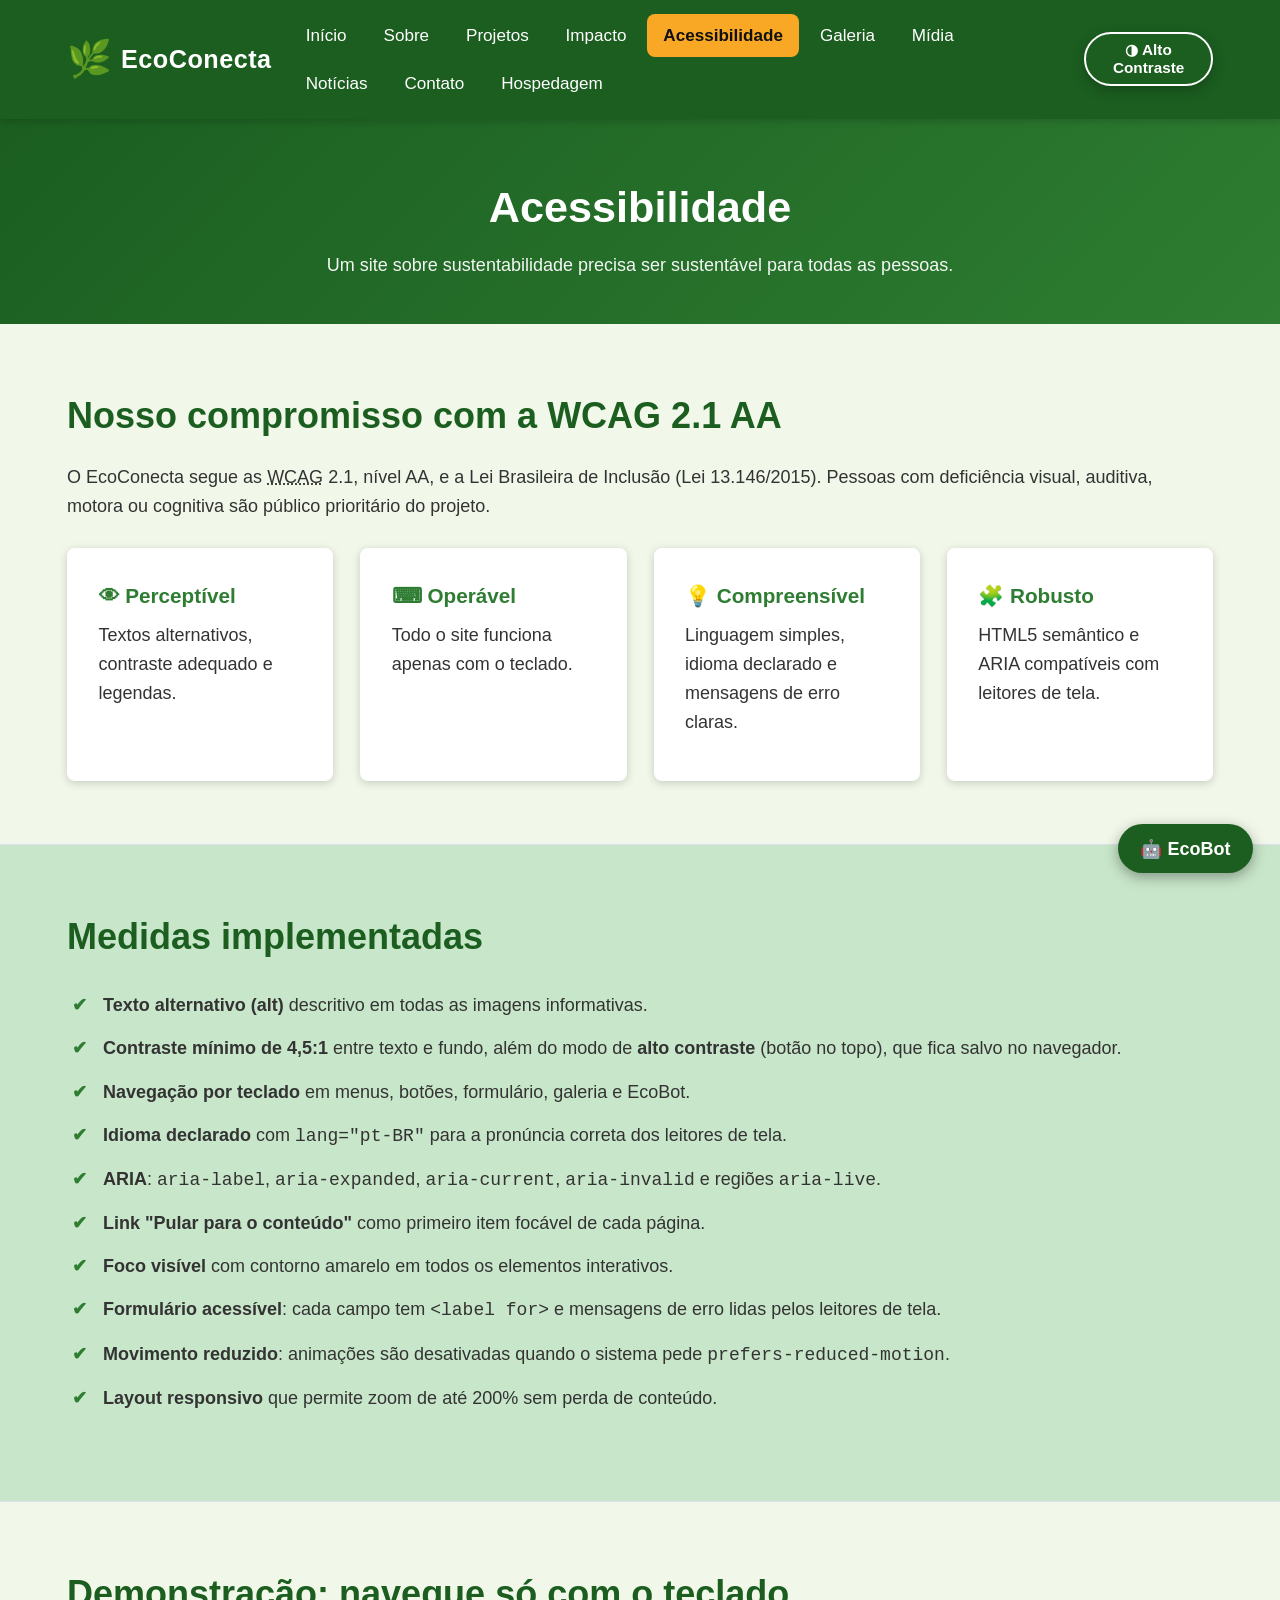
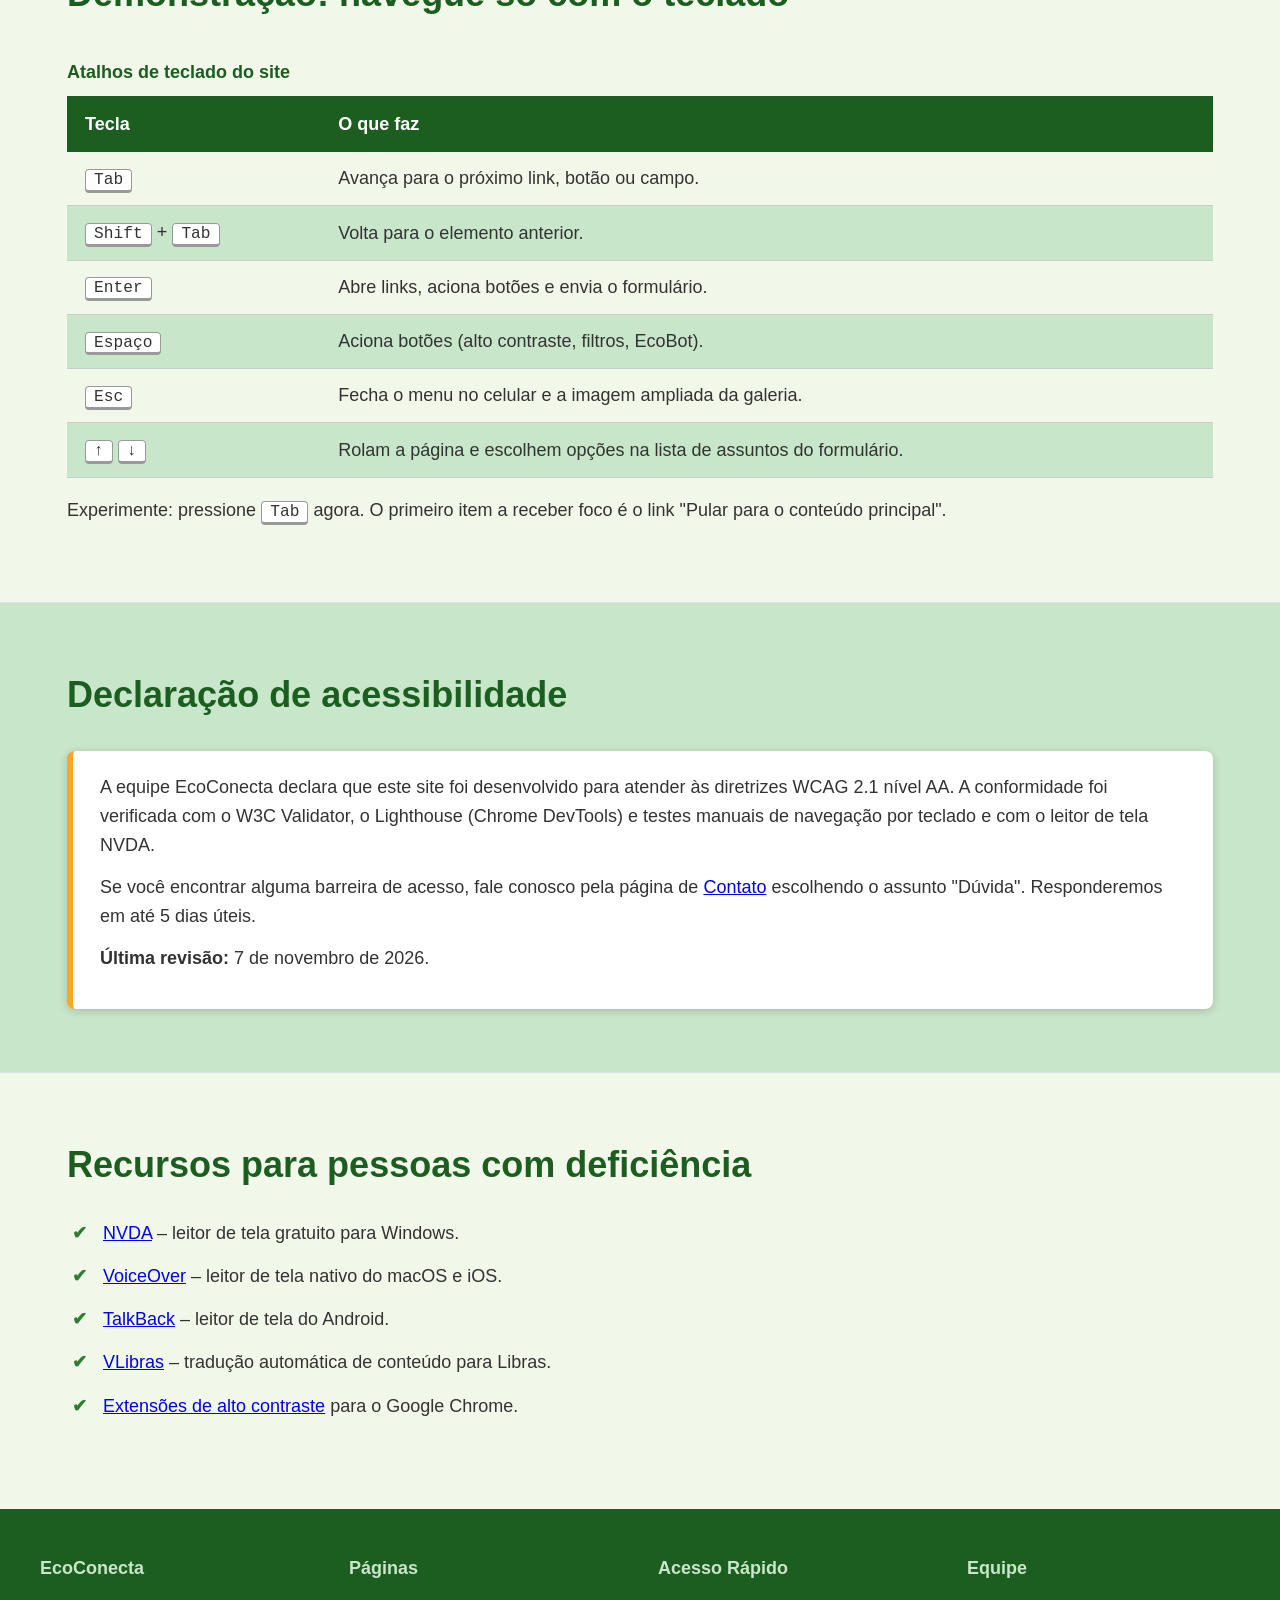
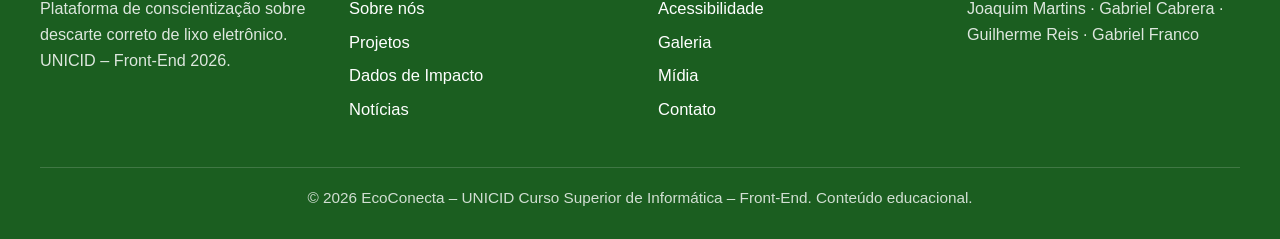
==== acessibilidade.html @ da59697d "feat: adiciona site completo EcoConecta - 10 páginas HTML5+CSS3+JS" ====
<!DOCTYPE html>
<html lang="pt-BR">
<head>
  <meta charset="UTF-8">
  <meta name="viewport" content="width=device-width, initial-scale=1.0">
  <meta name="description" content="Medidas de acessibilidade e inclusão para pessoas com deficiência no site EcoConecta.">
  <meta name="keywords" content="lixo eletrônico, e-waste, reciclagem, sustentabilidade, ecologia">
  <meta name="author" content="Equipe EcoConecta – UNICID Front-End">
  <title>EcoConecta | Acessibilidade</title>
  <link rel="stylesheet" href="css/style.css">
  <link rel="stylesheet" href="css/ecobot.css">
</head>
<body>
  <a class="skip-link" href="#conteudo-principal">Pular para o conteúdo principal</a>

  <!-- HEADER -->
  <header>
    <div class="header-inner">
      <a class="logo" href="index.html" aria-label="EcoConecta – Página Inicial">
        <span class="logo-icon" aria-hidden="true">🌿</span>
        <span class="logo-text">EcoConecta</span>
      </a>
      <button id="menu-toggle" aria-controls="nav-principal" aria-expanded="false" aria-label="Abrir menu">☰</button>
      <nav id="nav-principal" aria-label="Navegação principal">
        <ul>
          <li><a href="index.html">Início</a></li>
          <li><a href="sobre.html">Sobre</a></li>
          <li><a href="projetos.html">Projetos</a></li>
          <li><a href="impacto.html">Impacto</a></li>
          <li><a href="acessibilidade.html" aria-current="page">Acessibilidade</a></li>
          <li><a href="galeria.html">Galeria</a></li>
          <li><a href="midia.html">Mídia</a></li>
          <li><a href="noticias.html">Notícias</a></li>
          <li><a href="contato.html">Contato</a></li>
          <li><a href="orcamento_hospedagem.html">Hospedagem</a></li>
        </ul>
      </nav>
      <button id="btn-contraste" class="btn btn-secundario" aria-pressed="false" style="margin-left:.5rem;font-size:.85rem;padding:.4rem .9rem;">◑ Alto Contraste</button>
    </div>
  </header>

    <!-- CABEÇALHO DA PÁGINA -->
  <div class="page-header">
    <h1>Acessibilidade</h1>
    <p>Um site sobre sustentabilidade precisa ser sustentável para todas as pessoas.</p>
  </div>

  <!-- CONTEÚDO PRINCIPAL -->
  <main id="conteudo-principal">
    <section aria-labelledby="sec-compromisso">
      <div class="container">
        <h2 id="sec-compromisso">Nosso compromisso com a WCAG 2.1 AA</h2>
        <p>O EcoConecta segue as <abbr title="Web Content Accessibility Guidelines">WCAG</abbr> 2.1, nível AA, e a Lei Brasileira de Inclusão (Lei 13.146/2015). Pessoas com deficiência visual, auditiva, motora ou cognitiva são público prioritário do projeto.</p>
        <div class="grid-cards">
          <div class="card"><h3>👁 Perceptível</h3><p>Textos alternativos, contraste adequado e legendas.</p></div>
          <div class="card"><h3>⌨ Operável</h3><p>Todo o site funciona apenas com o teclado.</p></div>
          <div class="card"><h3>💡 Compreensível</h3><p>Linguagem simples, idioma declarado e mensagens de erro claras.</p></div>
          <div class="card"><h3>🧩 Robusto</h3><p>HTML5 semântico e ARIA compatíveis com leitores de tela.</p></div>
        </div>
      </div>
    </section>

    <section aria-labelledby="sec-medidas" class="fundo-suave">
      <div class="container">
        <h2 id="sec-medidas">Medidas implementadas</h2>
        <ul class="lista-check">
          <li><strong>Texto alternativo (alt)</strong> descritivo em todas as imagens informativas.</li>
          <li><strong>Contraste mínimo de 4,5:1</strong> entre texto e fundo, além do modo de <strong>alto contraste</strong> (botão no topo), que fica salvo no navegador.</li>
          <li><strong>Navegação por teclado</strong> em menus, botões, formulário, galeria e EcoBot.</li>
          <li><strong>Idioma declarado</strong> com <code>lang="pt-BR"</code> para a pronúncia correta dos leitores de tela.</li>
          <li><strong>ARIA</strong>: <code>aria-label</code>, <code>aria-expanded</code>, <code>aria-current</code>, <code>aria-invalid</code> e regiões <code>aria-live</code>.</li>
          <li><strong>Link "Pular para o conteúdo"</strong> como primeiro item focável de cada página.</li>
          <li><strong>Foco visível</strong> com contorno amarelo em todos os elementos interativos.</li>
          <li><strong>Formulário acessível</strong>: cada campo tem <code>&lt;label for&gt;</code> e mensagens de erro lidas pelos leitores de tela.</li>
          <li><strong>Movimento reduzido</strong>: animações são desativadas quando o sistema pede <code>prefers-reduced-motion</code>.</li>
          <li><strong>Layout responsivo</strong> que permite zoom de até 200% sem perda de conteúdo.</li>
        </ul>
      </div>
    </section>

    <section aria-labelledby="sec-teclado">
      <div class="container">
        <h2 id="sec-teclado">Demonstração: navegue só com o teclado</h2>
        <div class="tabela-wrapper">
          <table>
            <caption>Atalhos de teclado do site</caption>
            <thead><tr><th scope="col">Tecla</th><th scope="col">O que faz</th></tr></thead>
            <tbody>
              <tr><td><kbd>Tab</kbd></td><td>Avança para o próximo link, botão ou campo.</td></tr>
              <tr><td><kbd>Shift</kbd> + <kbd>Tab</kbd></td><td>Volta para o elemento anterior.</td></tr>
              <tr><td><kbd>Enter</kbd></td><td>Abre links, aciona botões e envia o formulário.</td></tr>
              <tr><td><kbd>Espaço</kbd></td><td>Aciona botões (alto contraste, filtros, EcoBot).</td></tr>
              <tr><td><kbd>Esc</kbd></td><td>Fecha o menu no celular e a imagem ampliada da galeria.</td></tr>
              <tr><td><kbd>↑</kbd> <kbd>↓</kbd></td><td>Rolam a página e escolhem opções na lista de assuntos do formulário.</td></tr>
            </tbody>
          </table>
        </div>
        <p style="margin-top:1rem;">Experimente: pressione <kbd>Tab</kbd> agora. O primeiro item a receber foco é o link "Pular para o conteúdo principal".</p>
      </div>
    </section>

    <section aria-labelledby="sec-declaracao" class="fundo-suave">
      <div class="container">
        <h2 id="sec-declaracao">Declaração de acessibilidade</h2>
        <div class="destaque">
          <p>A equipe EcoConecta declara que este site foi desenvolvido para atender às diretrizes WCAG 2.1 nível AA. A conformidade foi verificada com o W3C Validator, o Lighthouse (Chrome DevTools) e testes manuais de navegação por teclado e com o leitor de tela NVDA.</p>
          <p>Se você encontrar alguma barreira de acesso, fale conosco pela página de <a href="contato.html">Contato</a> escolhendo o assunto "Dúvida". Responderemos em até 5 dias úteis.</p>
          <p><strong>Última revisão:</strong> <time datetime="2026-11-07">7 de novembro de 2026</time>.</p>
        </div>
      </div>
    </section>

    <section aria-labelledby="sec-recursos">
      <div class="container">
        <h2 id="sec-recursos">Recursos para pessoas com deficiência</h2>
        <ul class="lista-check">
          <li><a href="https://www.nvaccess.org/download/">NVDA</a> – leitor de tela gratuito para Windows.</li>
          <li><a href="https://support.apple.com/pt-br/guide/voiceover/welcome/mac">VoiceOver</a> – leitor de tela nativo do macOS e iOS.</li>
          <li><a href="https://support.google.com/accessibility/android/answer/6283677?hl=pt-BR">TalkBack</a> – leitor de tela do Android.</li>
          <li><a href="https://www.gov.br/governodigital/pt-br/vlibras">VLibras</a> – tradução automática de conteúdo para Libras.</li>
          <li><a href="https://chromewebstore.google.com/search/high%20contrast">Extensões de alto contraste</a> para o Google Chrome.</li>
        </ul>
      </div>
    </section>
  </main>

  <!-- ECOBOT -->
  <div class="ecobot-container" aria-live="polite">
    <button id="ecobot-toggle" class="ecobot-btn" aria-expanded="false" aria-controls="ecobot-painel" title="Abrir assistente EcoBot">
      🤖 EcoBot
    </button>
    <div id="ecobot-painel" class="ecobot-painel" hidden role="dialog" aria-label="Assistente EcoBot">
      <h2 class="ecobot-titulo">🌿 EcoBot – Tire suas dúvidas!</h2>
      <div id="ecobot-chat" class="ecobot-chat" aria-live="polite" aria-atomic="false"></div>
      <div class="ecobot-input-area">
        <label for="ecobot-input" class="visually-hidden">Sua pergunta</label>
        <input id="ecobot-input" type="text" placeholder="Ex: Onde descartar pilhas?" autocomplete="off">
        <button id="ecobot-enviar" class="btn">Enviar</button>
      </div>
    </div>
  </div>

  <!-- FOOTER -->
  <footer>
    <div class="footer-grid">
      <div>
        <h3>EcoConecta</h3>
        <p style="font-size:.9rem;opacity:.85;">Plataforma de conscientização sobre descarte correto de lixo eletrônico. UNICID – Front-End 2026.</p>
      </div>
      <div>
        <h3>Páginas</h3>
        <a href="sobre.html">Sobre nós</a>
        <a href="projetos.html">Projetos</a>
        <a href="impacto.html">Dados de Impacto</a>
        <a href="noticias.html">Notícias</a>
      </div>
      <div>
        <h3>Acesso Rápido</h3>
        <a href="acessibilidade.html">Acessibilidade</a>
        <a href="galeria.html">Galeria</a>
        <a href="midia.html">Mídia</a>
        <a href="contato.html">Contato</a>
      </div>
      <div>
        <h3>Equipe</h3>
        <p style="font-size:.9rem;opacity:.85;">Joaquim Martins · Gabriel Cabrera · Guilherme Reis · Gabriel Franco</p>
      </div>
    </div>
    <div class="footer-bottom">
      <p>© 2026 EcoConecta – UNICID Curso Superior de Informática – Front-End. Conteúdo educacional.</p>
    </div>
  </footer>

  <script src="js/main.js"></script>
</body>
</html>
---- css/style.css ----
/* ========================================
   EcoConecta – Folha de Estilo Principal
   HTML5 + CSS3 puro (sem bibliotecas)
   ======================================== */

/* ---------- Reset & Base ---------- */
*, *::before, *::after {
  box-sizing: border-box;
  margin: 0;
  padding: 0;
}

:root {
  --verde-escuro:  #1b5e20;
  --verde-medio:   #2e7d32;
  --verde-claro:   #4caf50;
  --verde-suave:   #c8e6c9;
  --amarelo:       #f9a825;
  --branco:        #ffffff;
  --cinza-claro:   #f1f8e9;
  --cinza-texto:   #333333;
  --cinza-medio:   #666666;
  --preto:         #111111;
  --sombra:        0 2px 8px rgba(0,0,0,.18);
  --raio:          8px;
  --fonte-titulo:  'Segoe UI', Arial, sans-serif;
  --fonte-corpo:   'Segoe UI', Arial, sans-serif;
  --transicao:     .25s ease;
}

html {
  scroll-behavior: smooth;
  font-size: 18px; /* base acessível */
}

body {
  font-family: var(--fonte-corpo);
  color: var(--cinza-texto);
  background: var(--cinza-claro);
  min-height: 100vh;
  display: flex;
  flex-direction: column;
  line-height: 1.6;
}

/* ---------- Skip Link (acessibilidade) ---------- */
.skip-link {
  position: absolute;
  top: -60px;
  left: 1rem;
  background: var(--verde-escuro);
  color: var(--branco);
  padding: .5rem 1rem;
  border-radius: 0 0 var(--raio) var(--raio);
  font-weight: bold;
  z-index: 9999;
  transition: top var(--transicao);
}
.skip-link:focus {
  top: 0;
}

/* ---------- Header & Nav ---------- */
header {
  background: var(--verde-escuro);
  color: var(--branco);
  position: sticky;
  top: 0;
  z-index: 100;
  box-shadow: var(--sombra);
}

.header-inner {
  max-width: 1200px;
  margin: 0 auto;
  padding: .75rem 1.5rem;
  display: flex;
  align-items: center;
  justify-content: space-between;
  gap: 1rem;
}

.logo {
  display: flex;
  align-items: center;
  gap: .5rem;
  text-decoration: none;
  color: var(--branco);
}

.logo-icon {
  font-size: 2rem;
  line-height: 1;
}

.logo-text {
  font-size: 1.4rem;
  font-weight: 700;
  letter-spacing: .5px;
}

/* Menu hamburger (mobile) */
#menu-toggle {
  display: none;
  background: none;
  border: 2px solid var(--branco);
  color: var(--branco);
  font-size: 1.5rem;
  padding: .3rem .7rem;
  border-radius: var(--raio);
  cursor: pointer;
  transition: background var(--transicao);
}
#menu-toggle:focus {
  outline: 3px solid var(--amarelo);
  outline-offset: 2px;
}
#menu-toggle:hover,
#menu-toggle[aria-expanded="true"] {
  background: var(--verde-medio);
}

nav ul {
  list-style: none;
  display: flex;
  gap: .25rem;
  flex-wrap: wrap;
}

nav a {
  display: block;
  color: var(--branco);
  text-decoration: none;
  padding: .45rem .9rem;
  border-radius: var(--raio);
  font-size: .95rem;
  font-weight: 500;
  transition: background var(--transicao), color var(--transicao);
}
nav a:hover,
nav a:focus {
  background: var(--verde-claro);
  color: var(--preto);
  outline: none;
}
nav a[aria-current="page"] {
  background: var(--amarelo);
  color: var(--preto);
  font-weight: 700;
}

/* ---------- Hero ---------- */
.hero {
  background: linear-gradient(135deg, var(--verde-escuro) 0%, var(--verde-claro) 100%);
  color: var(--branco);
  text-align: center;
  padding: 5rem 1.5rem 4rem;
}
.hero h1 {
  font-size: clamp(1.8rem, 5vw, 3rem);
  margin-bottom: 1rem;
  line-height: 1.2;
}
.hero p {
  font-size: 1.15rem;
  max-width: 650px;
  margin: 0 auto 2rem;
  opacity: .93;
}
.btn {
  display: inline-block;
  background: var(--amarelo);
  color: var(--preto);
  padding: .75rem 2rem;
  border-radius: 50px;
  font-weight: 700;
  text-decoration: none;
  font-size: 1rem;
  border: none;
  cursor: pointer;
  transition: transform var(--transicao), box-shadow var(--transicao), background var(--transicao);
  box-shadow: 0 4px 14px rgba(0,0,0,.25);
}
.btn:hover,
.btn:focus {
  background: #f57f17;
  transform: translateY(-2px);
  box-shadow: 0 6px 20px rgba(0,0,0,.3);
  outline: 3px solid var(--branco);
  outline-offset: 2px;
}
.btn-secundario {
  background: transparent;
  border: 2px solid var(--branco);
  color: var(--branco);
  margin-left: .75rem;
}
.btn-secundario:hover,
.btn-secundario:focus {
  background: var(--branco);
  color: var(--verde-escuro);
}

/* ---------- Container e Layout ---------- */
main {
  flex: 1;
}

.container {
  max-width: 1200px;
  margin: 0 auto;
  padding: 0 1.5rem;
}

section {
  padding: 3.5rem 0;
}

section + section {
  border-top: 1px solid #dde;
}

h2 {
  font-size: clamp(1.4rem, 3vw, 2rem);
  color: var(--verde-escuro);
  margin-bottom: 1rem;
}

h3 {
  font-size: 1.15rem;
  color: var(--verde-medio);
  margin-bottom: .5rem;
}

p { margin-bottom: .75rem; }

/* ---------- Grid de Cards ---------- */
.grid-cards {
  display: grid;
  grid-template-columns: repeat(auto-fit, minmax(260px, 1fr));
  gap: 1.5rem;
  margin-top: 1.5rem;
}

.card {
  background: var(--branco);
  border-radius: var(--raio);
  box-shadow: var(--sombra);
  padding: 1.75rem;
  transition: transform var(--transicao), box-shadow var(--transicao);
}
.card:hover {
  transform: translateY(-4px);
  box-shadow: 0 6px 20px rgba(0,0,0,.2);
}
.card-icon {
  font-size: 2.5rem;
  margin-bottom: .75rem;
  display: block;
}

/* ---------- Tabelas ---------- */
.tabela-wrapper {
  overflow-x: auto;
  margin-top: 1.5rem;
}
table {
  width: 100%;
  border-collapse: collapse;
  min-width: 400px;
}
thead th {
  background: var(--verde-escuro);
  color: var(--branco);
  padding: .75rem 1rem;
  text-align: left;
}
tbody tr:nth-child(even) {
  background: var(--verde-suave);
}
tbody td {
  padding: .65rem 1rem;
  border-bottom: 1px solid #ccc;
}

/* ---------- Formulário ---------- */
.form-group {
  margin-bottom: 1.25rem;
}
label {
  display: block;
  font-weight: 600;
  margin-bottom: .35rem;
  color: var(--verde-escuro);
}
input, select, textarea {
  width: 100%;
  padding: .65rem .9rem;
  border: 2px solid #bbb;
  border-radius: var(--raio);
  font-size: 1rem;
  font-family: inherit;
  transition: border-color var(--transicao), box-shadow var(--transicao);
  background: var(--branco);
}
input:focus, select:focus, textarea:focus {
  border-color: var(--verde-medio);
  box-shadow: 0 0 0 3px rgba(46,125,50,.25);
  outline: none;
}
input.erro, select.erro, textarea.erro {
  border-color: #c62828;
  box-shadow: 0 0 0 3px rgba(198,40,40,.2);
}
input.ok, select.ok, textarea.ok {
  border-color: var(--verde-claro);
}
.msg-erro {
  color: #c62828;
  font-size: .88rem;
  margin-top: .25rem;
  display: none;
}
.msg-erro.visivel {
  display: block;
}
.form-sucesso {
  background: var(--verde-suave);
  border: 2px solid var(--verde-claro);
  border-radius: var(--raio);
  padding: 1.25rem;
  text-align: center;
  display: none;
  font-weight: 600;
  color: var(--verde-escuro);
}

/* ---------- Galeria ---------- */
.galeria-grid {
  display: grid;
  grid-template-columns: repeat(auto-fit, minmax(220px, 1fr));
  gap: 1rem;
  margin-top: 1.5rem;
}
.galeria-item {
  border-radius: var(--raio);
  overflow: hidden;
  box-shadow: var(--sombra);
}
.galeria-item figure {
  margin: 0;
}
.galeria-item img {
  width: 100%;
  height: 200px;
  object-fit: cover;
  display: block;
  transition: transform .4s ease;
}
.galeria-item:hover img {
  transform: scale(1.06);
}
.galeria-item figcaption {
  padding: .6rem .9rem;
  font-size: .88rem;
  background: var(--branco);
  color: var(--cinza-medio);
}

/* ---------- Notícias ---------- */
.filtro-noticias {
  display: flex;
  gap: .5rem;
  flex-wrap: wrap;
  margin-bottom: 1.5rem;
}
.filtro-noticias button {
  background: var(--branco);
  border: 2px solid var(--verde-medio);
  color: var(--verde-medio);
  padding: .4rem 1.1rem;
  border-radius: 50px;
  cursor: pointer;
  font-weight: 600;
  font-size: .9rem;
  transition: background var(--transicao), color var(--transicao);
}
.filtro-noticias button:hover,
.filtro-noticias button.ativo,
.filtro-noticias button:focus {
  background: var(--verde-medio);
  color: var(--branco);
  outline: 3px solid var(--amarelo);
  outline-offset: 2px;
}
article.noticia {
  background: var(--branco);
  border-radius: var(--raio);
  padding: 1.5rem;
  margin-bottom: 1.25rem;
  box-shadow: var(--sombra);
  border-left: 5px solid var(--verde-claro);
}
article.noticia[data-categoria] {
  transition: opacity .3s ease;
}
article.noticia.oculta {
  display: none;
}
article.noticia time {
  font-size: .85rem;
  color: var(--cinza-medio);
  display: block;
  margin-bottom: .5rem;
}
.badge {
  display: inline-block;
  font-size: .78rem;
  font-weight: 700;
  padding: .2rem .7rem;
  border-radius: 50px;
  background: var(--verde-suave);
  color: var(--verde-escuro);
  margin-bottom: .5rem;
}

/* ---------- Mídia ---------- */
.midia-wrapper {
  margin: 1.5rem 0;
}
.midia-wrapper h3 {
  margin-bottom: .75rem;
}
video, audio {
  width: 100%;
  border-radius: var(--raio);
  margin-top: .5rem;
  background: #000;
}
audio {
  background: var(--cinza-claro);
  height: 44px;
}
.iframe-wrapper {
  position: relative;
  padding-bottom: 56.25%;
  height: 0;
  overflow: hidden;
  border-radius: var(--raio);
  box-shadow: var(--sombra);
}
.iframe-wrapper iframe {
  position: absolute;
  inset: 0;
  width: 100%;
  height: 100%;
  border: none;
}

/* ---------- Alto Contraste ---------- */
body.alto-contraste {
  --verde-escuro:  #000000;
  --verde-medio:   #000000;
  --verde-claro:   #ffff00;
  --verde-suave:   #111111;
  --amarelo:       #ffff00;
  --branco:        #000000;
  --cinza-claro:   #000000;
  --cinza-texto:   #ffffff;
  --cinza-medio:   #cccccc;
  --preto:         #ffffff;
  background: #000;
  color: #fff;
}
body.alto-contraste header { background: #000; border-bottom: 2px solid #ffff00; }
body.alto-contraste nav a:hover,
body.alto-contraste nav a:focus { background: #ffff00; color: #000; }
body.alto-contraste .card { background: #111; border: 1px solid #ffff00; }
body.alto-contraste a { color: #ffff00; }

/* ---------- Footer ---------- */
footer {
  background: var(--verde-escuro);
  color: var(--branco);
  padding: 2.5rem 1.5rem 1.5rem;
  margin-top: auto;
}
.footer-grid {
  max-width: 1200px;
  margin: 0 auto;
  display: grid;
  grid-template-columns: repeat(auto-fit, minmax(200px, 1fr));
  gap: 2rem;
}
.footer-grid h3 { color: var(--verde-suave); font-size: 1rem; margin-bottom: .75rem; }
.footer-grid a { color: var(--branco); text-decoration: none; display: block; margin-bottom: .4rem; font-size: .92rem; }
.footer-grid a:hover, .footer-grid a:focus { text-decoration: underline; outline: 2px solid var(--amarelo); }
.footer-bottom {
  max-width: 1200px;
  margin: 2rem auto 0;
  border-top: 1px solid rgba(255,255,255,.2);
  padding-top: 1rem;
  text-align: center;
  font-size: .85rem;
  opacity: .8;
}

/* ---------- Acessibilidade helper ---------- */
.visually-hidden {
  position: absolute;
  width: 1px;
  height: 1px;
  overflow: hidden;
  clip: rect(0,0,0,0);
  white-space: nowrap;
}

/* ---------- Responsivo ---------- */
@media (max-width: 768px) {
  #menu-toggle { display: block; }

  nav#nav-principal {
    display: none;
    width: 100%;
    padding-bottom: .75rem;
  }
  nav#nav-principal.aberto { display: block; }
  nav#nav-principal ul {
    flex-direction: column;
    gap: .2rem;
  }
  nav#nav-principal a {
    padding: .6rem 1rem;
    font-size: 1rem;
  }

  .header-inner { flex-wrap: wrap; }

  .hero { padding: 3rem 1rem 2.5rem; }

  section { padding: 2.5rem 0; }
}

@media (max-width: 480px) {
  html { font-size: 16px; }
  .btn { display: block; margin: .5rem 0; }
  .btn-secundario { margin-left: 0; }
}

/* ========================================
   Componentes das páginas internas
   ======================================== */

/* Cabeçalho de página interna */
.page-header {
  background: linear-gradient(135deg, var(--verde-escuro) 0%, var(--verde-medio) 100%);
  color: var(--branco);
  text-align: center;
  padding: 3rem 1.5rem 2.5rem;
}
.page-header h1 { font-size: clamp(1.6rem, 4vw, 2.4rem); margin-bottom: .5rem; }
.page-header p { max-width: 700px; margin: 0 auto; opacity: .95; }

.fundo-suave { background: var(--verde-suave); }
.texto-fonte { font-size: .85rem; color: var(--cinza-medio); margin-top: .75rem; }
caption { text-align: left; font-weight: 700; color: var(--verde-escuro); padding: .5rem 0; }
.lista-check { list-style: none; margin: 1rem 0; }
.lista-check li { padding: .4rem 0 .4rem 2rem; position: relative; }
.lista-check li::before { content: "✔"; position: absolute; left: .3rem; color: var(--verde-medio); font-weight: 700; }
kbd {
  background: var(--branco); border: 1px solid #999; border-bottom-width: 3px;
  border-radius: 4px; padding: .05rem .45rem; font-family: monospace; font-size: .9rem;
}
.duas-colunas { display: grid; grid-template-columns: repeat(auto-fit, minmax(300px, 1fr)); gap: 2rem; align-items: start; }
.img-responsiva { width: 100%; height: auto; border-radius: var(--raio); box-shadow: var(--sombra); display: block; }

/* Status dos projetos */
.status { display: inline-block; font-size: .8rem; font-weight: 700; padding: .2rem .75rem; border-radius: 50px; margin-bottom: .75rem; }
.status-andamento { background: #fff3cd; color: #6d4c00; }
.status-concluido { background: var(--verde-suave); color: var(--verde-escuro); }
.status-planejado { background: #e3f2fd; color: #0d47a1; }
.card .btn { margin-top: .75rem; }

/* Contadores (impacto) */
.contadores { display: grid; grid-template-columns: repeat(auto-fit, minmax(220px, 1fr)); gap: 1.5rem; margin-top: 1.5rem; }
.contador-item { background: var(--branco); border-radius: var(--raio); box-shadow: var(--sombra); padding: 1.5rem; text-align: center; border-top: 5px solid var(--verde-claro); }
.contador-numero { display: block; font-size: 2.6rem; font-weight: 800; color: var(--verde-escuro); line-height: 1.1; }
.contador-legenda { display: block; margin-top: .5rem; font-size: .95rem; }

/* Gráfico de barras em CSS puro */
.grafico-barras { list-style: none; margin-top: 1.5rem; }
.grafico-barras li { display: grid; grid-template-columns: 120px 1fr; align-items: center; gap: .75rem; margin-bottom: .6rem; }
.barra-rotulo { font-weight: 600; font-size: .95rem; }
.barra-trilho { background: #e0e0e0; border-radius: 50px; overflow: hidden; }
.barra { display: block; height: 1.9rem; width: var(--valor); background: linear-gradient(90deg, var(--verde-medio), var(--verde-claro)); color: #fff; font-weight: 700; font-size: .85rem; line-height: 1.9rem; padding-left: .75rem; white-space: nowrap; border-radius: 50px; transition: width 1s ease; }
.barra-destaque { background: linear-gradient(90deg, #e65100, var(--amarelo)); color: #111; }

/* Galeria: botão que envolve a miniatura */
.galeria-abrir { display: block; width: 100%; padding: 0; border: 0; background: none; cursor: zoom-in; overflow: hidden; }
.galeria-abrir:focus { outline: 4px solid var(--amarelo); outline-offset: -4px; }
.galeria-item figcaption small { display: block; margin-top: .25rem; font-style: italic; }

/* Lightbox */
.lightbox { position: fixed; inset: 0; background: rgba(0,0,0,.88); z-index: 2000; display: flex; flex-direction: column; align-items: center; justify-content: center; padding: 1.5rem; }
.lightbox[hidden] { display: none; }
.lightbox-conteudo { max-width: 960px; width: 100%; margin: 0; text-align: center; }
.lightbox-img { max-width: 100%; max-height: 75vh; border-radius: var(--raio); box-shadow: 0 10px 40px rgba(0,0,0,.6); }
.lightbox-legenda { color: #fff; margin-top: .75rem; font-size: 1rem; }
.lightbox-fechar { margin-top: 1rem; background: var(--amarelo); color: #111; border: 0; padding: .6rem 1.5rem; border-radius: 50px; font-weight: 700; font-size: 1rem; cursor: pointer; }
.lightbox-fechar:focus, .lightbox-fechar:hover { outline: 3px solid #fff; outline-offset: 2px; }

/* Contato */
.info-contato { list-style: none; }
.info-contato li { margin-bottom: .75rem; }
.form-contato { background: var(--branco); padding: 2rem; border-radius: var(--raio); box-shadow: var(--sombra); }
.form-linha { display: grid; grid-template-columns: repeat(auto-fit, minmax(220px, 1fr)); gap: 0 1.25rem; }
.obrigatorio { color: #c62828; }
.dica { font-size: .85rem; color: var(--cinza-medio); }
.mapa-wrapper iframe { width: 100%; height: 320px; border: 0; border-radius: var(--raio); box-shadow: var(--sombra); }

/* Parceiros */
.parceiros { display: grid; grid-template-columns: repeat(auto-fit, minmax(180px, 1fr)); gap: 1rem; margin-top: 1.5rem; }
.parceiros figure { margin: 0; background: var(--branco); border-radius: var(--raio); box-shadow: var(--sombra); padding: 1rem; text-align: center; }
.parceiros img { width: 100%; height: auto; display: block; border-radius: 4px; }
.parceiros figcaption { font-size: .85rem; margin-top: .5rem; }

/* Destaque / recomendação */
.destaque { background: var(--branco); border-left: 6px solid var(--amarelo); padding: 1.25rem 1.5rem; border-radius: var(--raio); box-shadow: var(--sombra); margin-top: 1.5rem; }

/* Foco visível global */
a:focus-visible, button:focus-visible, summary:focus-visible { outline: 3px solid var(--amarelo); outline-offset: 2px; }

/* Ajustes de alto contraste para os novos componentes */
body.alto-contraste .contador-item,
body.alto-contraste .form-contato,
body.alto-contraste .destaque,
body.alto-contraste .parceiros figure,
body.alto-contraste article.noticia { background: #111; border: 1px solid #ffff00; color: #fff; }
body.alto-contraste .barra { background: #ffff00; color: #000; }
body.alto-contraste .barra-trilho { background: #333; }
body.alto-contraste .status { background: #000; color: #ffff00; border: 1px solid #ffff00; }
body.alto-contraste .page-header { background: #000; border-bottom: 2px solid #ffff00; }
body.alto-contraste input, body.alto-contraste select, body.alto-contraste textarea { background: #000; color: #fff; border-color: #ffff00; }
body.alto-contraste kbd { background: #000; color: #ffff00; border-color: #ffff00; }
body.alto-contraste thead th { border: 1px solid #ffff00; }

@media (max-width: 480px) {
  .grafico-barras li { grid-template-columns: 1fr; gap: .2rem; }
  .form-contato { padding: 1.25rem; }
}

@media (prefers-reduced-motion: reduce) {
  *, *::before, *::after { transition: none !important; animation: none !important; scroll-behavior: auto !important; }
}

/* ---------- Alto contraste: correções de legibilidade ----------
   No modo alto contraste as variáveis --branco/--verde-* viram preto,
   então todo texto que usava essas variáveis precisa de cor explícita. */
body.alto-contraste header,
body.alto-contraste footer,
body.alto-contraste .hero,
body.alto-contraste .page-header,
body.alto-contraste .ecobot-titulo,
body.alto-contraste thead th { color: #fff; }
body.alto-contraste h1,
body.alto-contraste h2,
body.alto-contraste h3,
body.alto-contraste label,
body.alto-contraste caption,
body.alto-contraste .contador-numero,
body.alto-contraste .form-sucesso,
body.alto-contraste .footer-grid h3,
body.alto-contraste .logo { color: #ffff00; }
body.alto-contraste nav a { color: #fff; }
body.alto-contraste nav a[aria-current="page"],
body.alto-contraste .btn,
body.alto-contraste .filtro-noticias button.ativo,
body.alto-contraste .filtro-noticias button:hover,
body.alto-contraste .filtro-noticias button:focus { background: #ffff00; color: #000; border-color: #ffff00; }
body.alto-contraste .btn-secundario,
body.alto-contraste .filtro-noticias button,
body.alto-contraste .badge,
body.alto-contraste .ecobot-btn { background: #000; color: #ffff00; border: 2px solid #ffff00; }
body.alto-contraste .footer-grid a { color: #ffff00; }
body.alto-contraste .msg-erro { color: #ff8a80; }
body.alto-contraste .form-sucesso { border-color: #ffff00; background: #000; }
body.alto-contraste .lightbox-legenda { color: #fff; }
---- css/ecobot.css ----
/* EcoBot – Assistente de FAQ */
.ecobot-container {
  position: fixed;
  bottom: 1.5rem;
  right: 1.5rem;
  z-index: 999;
  display: flex;
  flex-direction: column;
  align-items: flex-end;
  gap: .75rem;
}
.ecobot-btn {
  background: var(--verde-escuro);
  color: var(--branco);
  border: none;
  padding: .75rem 1.25rem;
  border-radius: 50px;
  font-size: 1rem;
  font-weight: 700;
  cursor: pointer;
  box-shadow: 0 4px 14px rgba(0,0,0,.35);
  transition: background var(--transicao);
}
.ecobot-btn:hover, .ecobot-btn:focus {
  background: var(--verde-medio);
  outline: 3px solid var(--amarelo);
}
.ecobot-painel {
  background: var(--branco);
  border: 2px solid var(--verde-medio);
  border-radius: var(--raio);
  width: 320px;
  max-width: 90vw;
  box-shadow: 0 8px 30px rgba(0,0,0,.25);
  overflow: hidden;
}
.ecobot-titulo {
  background: var(--verde-escuro);
  color: var(--branco);
  padding: .75rem 1rem;
  margin: 0;
  font-size: 1rem;
}
.ecobot-chat {
  height: 220px;
  overflow-y: auto;
  padding: 1rem;
  display: flex;
  flex-direction: column;
  gap: .6rem;
  background: var(--cinza-claro);
}
.ecobot-chat p { margin: 0; font-size: .92rem; }
.ecobot-user { align-self: flex-end; background: var(--verde-suave); padding: .4rem .75rem; border-radius: 12px 12px 0 12px; }
.ecobot-bot  { align-self: flex-start; background: var(--branco); padding: .4rem .75rem; border-radius: 12px 12px 12px 0; border: 1px solid #ddd; }
.ecobot-input-area {
  display: flex;
  gap: .5rem;
  padding: .75rem;
  border-top: 1px solid #ddd;
}
.ecobot-input-area input {
  flex: 1;
  padding: .5rem .75rem;
  font-size: .9rem;
  border: 1px solid #bbb;
  border-radius: 6px;
}
.ecobot-input-area .btn {
  padding: .5rem 1rem;
  font-size: .9rem;
}
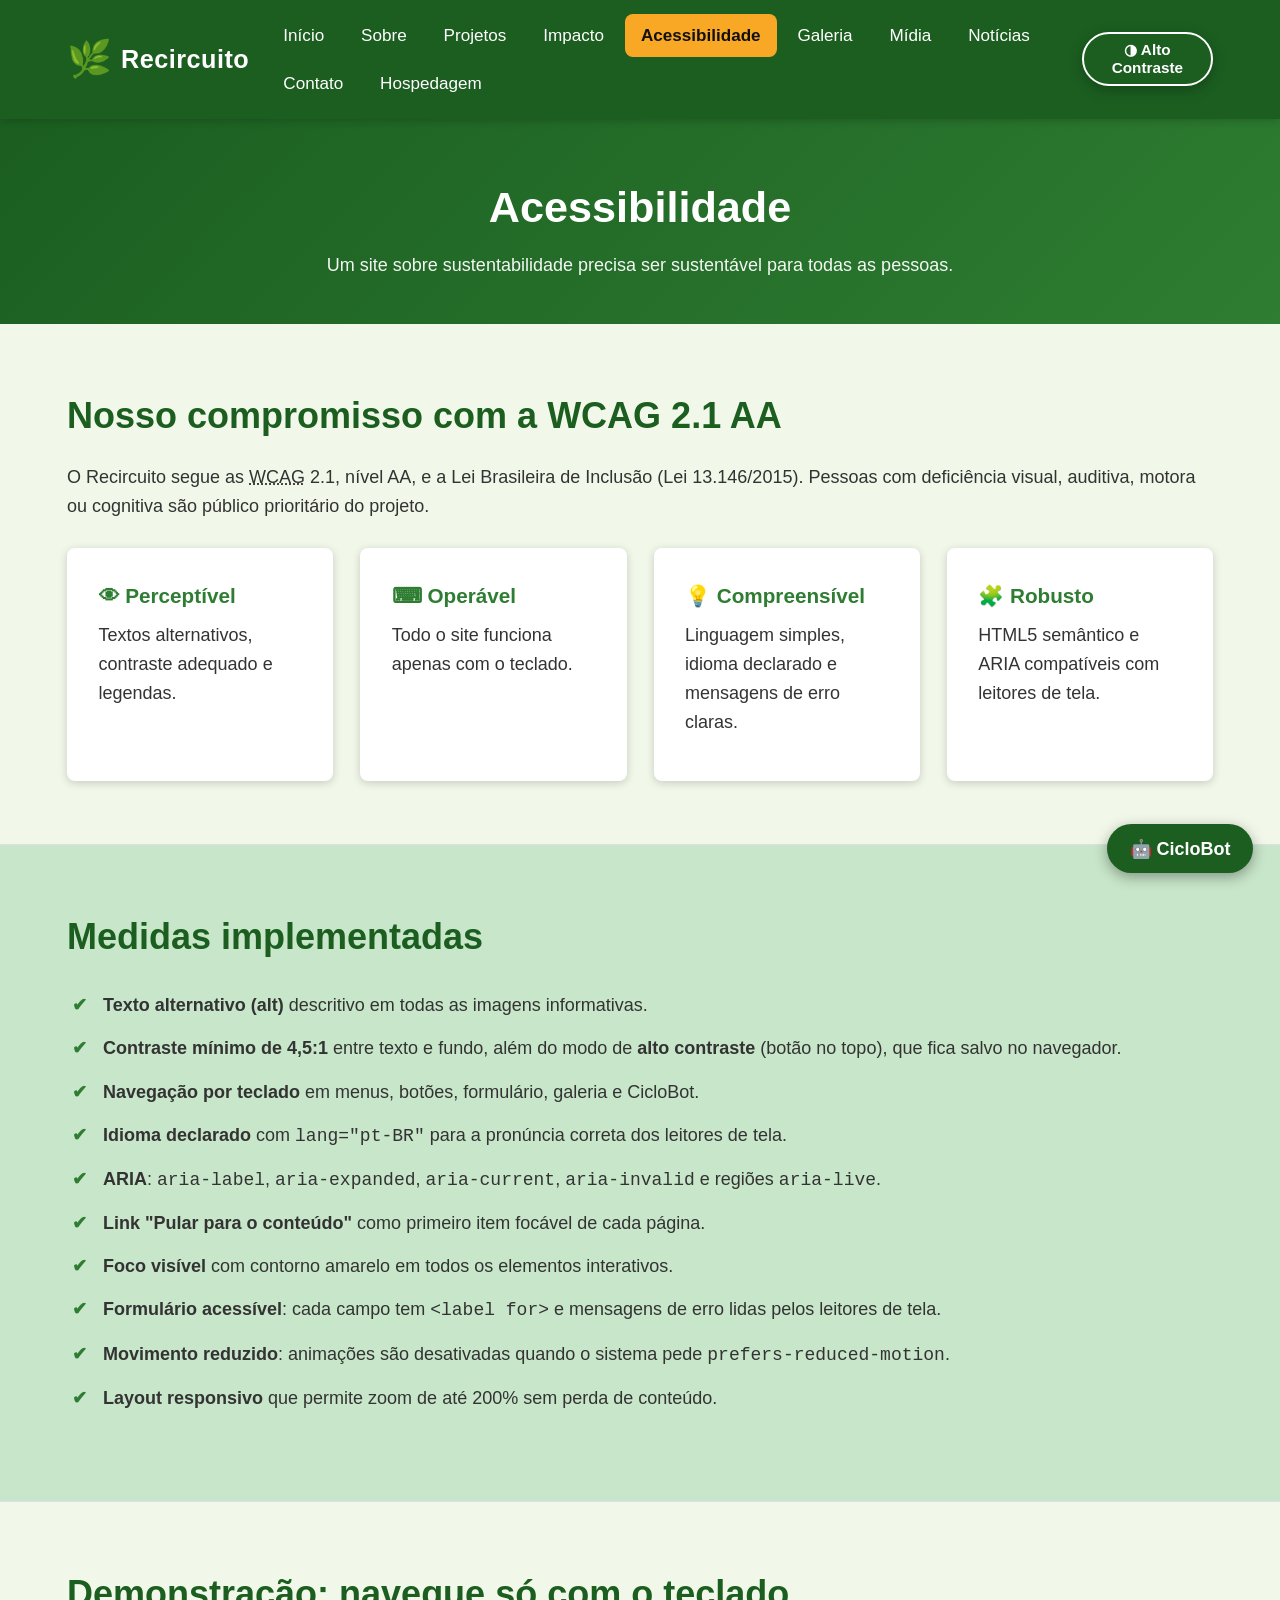
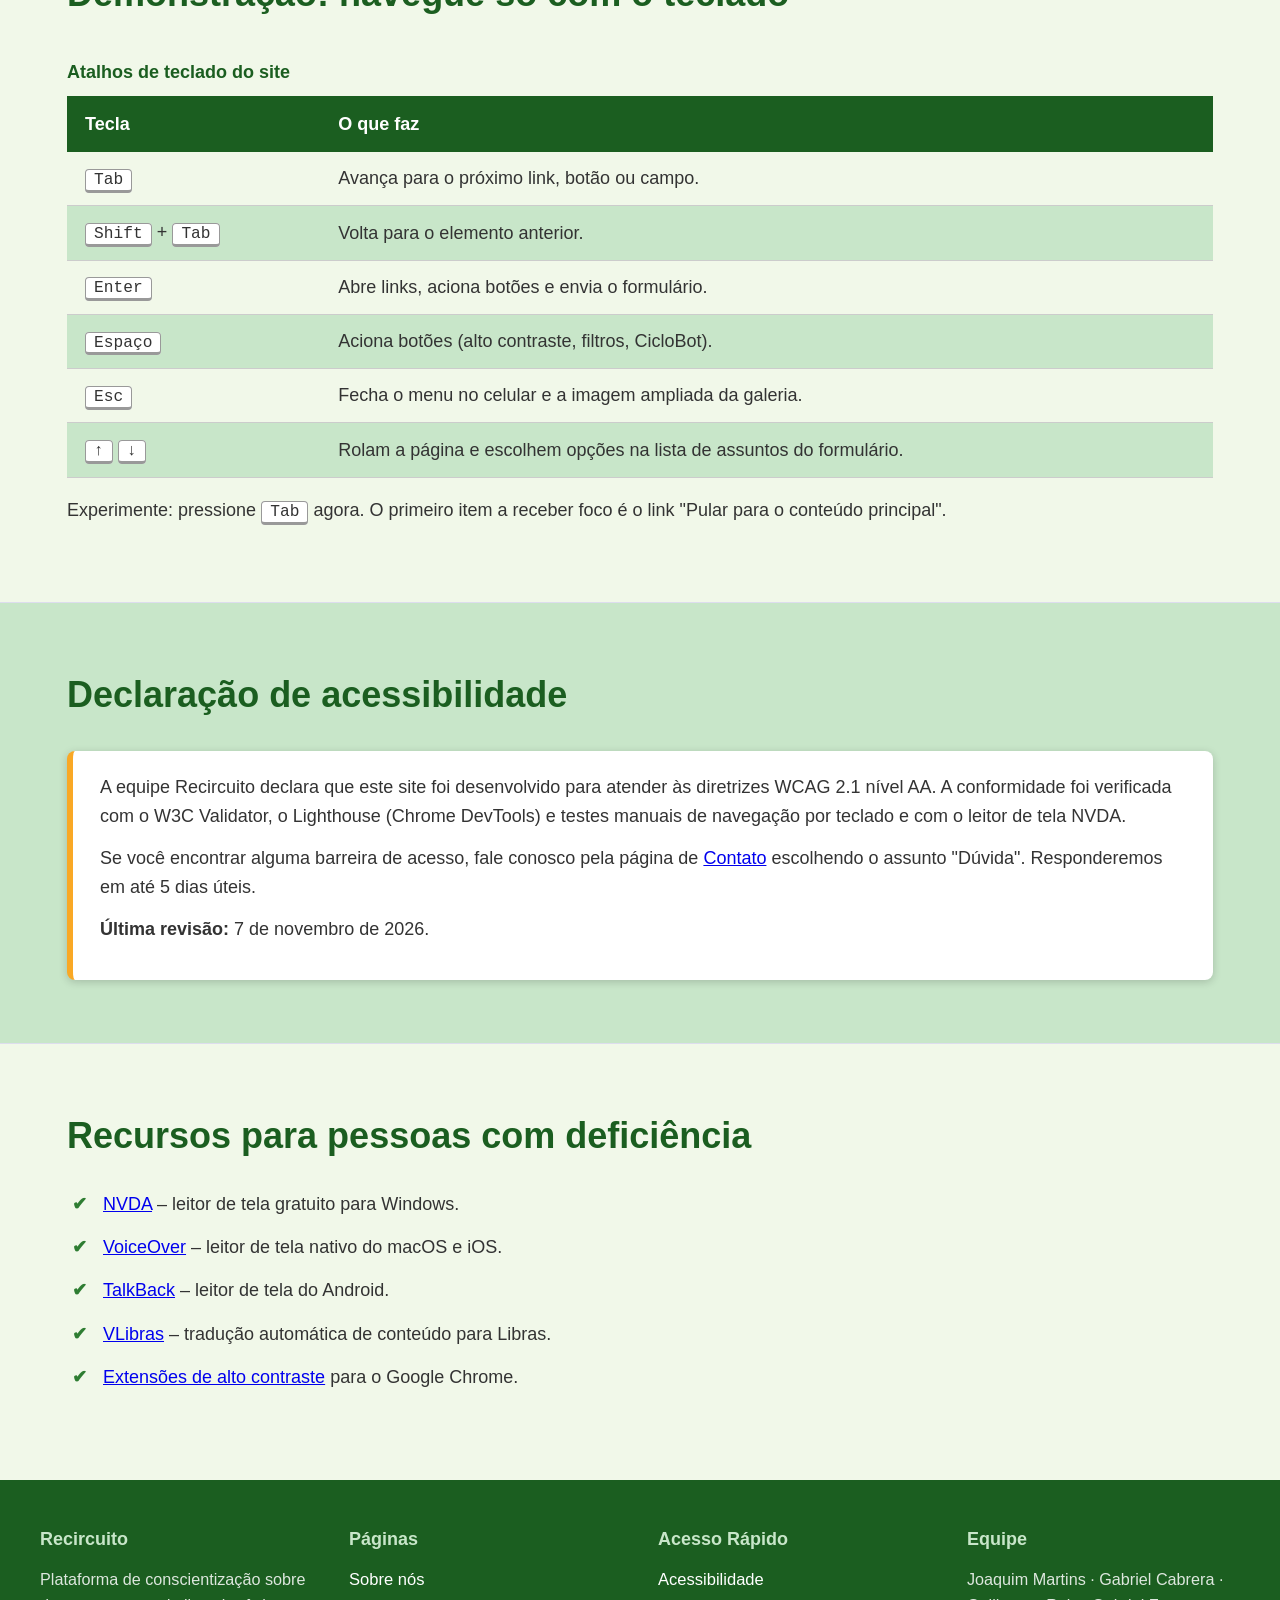
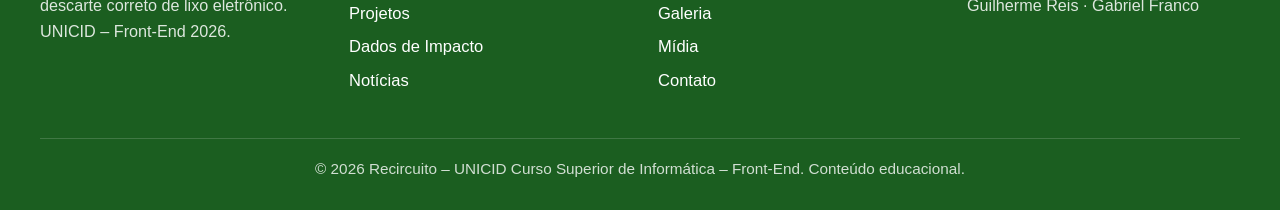
==== commit 79b4725f: "refactor: renomear para Recircuito/CicloBot; atualizar apresentação e docs" ====
--- a/acessibilidade.html
+++ b/acessibilidade.html
@@ -3,12 +3,12 @@
 <head>
   <meta charset="UTF-8">
   <meta name="viewport" content="width=device-width, initial-scale=1.0">
-  <meta name="description" content="Medidas de acessibilidade e inclusão para pessoas com deficiência no site EcoConecta.">
+  <meta name="description" content="Medidas de acessibilidade e inclusão para pessoas com deficiência no site Recircuito.">
   <meta name="keywords" content="lixo eletrônico, e-waste, reciclagem, sustentabilidade, ecologia">
-  <meta name="author" content="Equipe EcoConecta – UNICID Front-End">
-  <title>EcoConecta | Acessibilidade</title>
+  <meta name="author" content="Equipe Recircuito – UNICID Front-End">
+  <title>Recircuito | Acessibilidade</title>
   <link rel="stylesheet" href="css/style.css">
-  <link rel="stylesheet" href="css/ecobot.css">
+  <link rel="stylesheet" href="css/ciclobot.css">
 </head>
 <body>
   <a class="skip-link" href="#conteudo-principal">Pular para o conteúdo principal</a>
@@ -16,9 +16,9 @@
   <!-- HEADER -->
   <header>
     <div class="header-inner">
-      <a class="logo" href="index.html" aria-label="EcoConecta – Página Inicial">
+      <a class="logo" href="index.html" aria-label="Recircuito – Página Inicial">
         <span class="logo-icon" aria-hidden="true">🌿</span>
-        <span class="logo-text">EcoConecta</span>
+        <span class="logo-text">Recircuito</span>
       </a>
       <button id="menu-toggle" aria-controls="nav-principal" aria-expanded="false" aria-label="Abrir menu">☰</button>
       <nav id="nav-principal" aria-label="Navegação principal">
@@ -50,7 +50,7 @@
     <section aria-labelledby="sec-compromisso">
       <div class="container">
         <h2 id="sec-compromisso">Nosso compromisso com a WCAG 2.1 AA</h2>
-        <p>O EcoConecta segue as <abbr title="Web Content Accessibility Guidelines">WCAG</abbr> 2.1, nível AA, e a Lei Brasileira de Inclusão (Lei 13.146/2015). Pessoas com deficiência visual, auditiva, motora ou cognitiva são público prioritário do projeto.</p>
+        <p>O Recircuito segue as <abbr title="Web Content Accessibility Guidelines">WCAG</abbr> 2.1, nível AA, e a Lei Brasileira de Inclusão (Lei 13.146/2015). Pessoas com deficiência visual, auditiva, motora ou cognitiva são público prioritário do projeto.</p>
         <div class="grid-cards">
           <div class="card"><h3>👁 Perceptível</h3><p>Textos alternativos, contraste adequado e legendas.</p></div>
           <div class="card"><h3>⌨ Operável</h3><p>Todo o site funciona apenas com o teclado.</p></div>
@@ -66,7 +66,7 @@
         <ul class="lista-check">
           <li><strong>Texto alternativo (alt)</strong> descritivo em todas as imagens informativas.</li>
           <li><strong>Contraste mínimo de 4,5:1</strong> entre texto e fundo, além do modo de <strong>alto contraste</strong> (botão no topo), que fica salvo no navegador.</li>
-          <li><strong>Navegação por teclado</strong> em menus, botões, formulário, galeria e EcoBot.</li>
+          <li><strong>Navegação por teclado</strong> em menus, botões, formulário, galeria e CicloBot.</li>
           <li><strong>Idioma declarado</strong> com <code>lang="pt-BR"</code> para a pronúncia correta dos leitores de tela.</li>
           <li><strong>ARIA</strong>: <code>aria-label</code>, <code>aria-expanded</code>, <code>aria-current</code>, <code>aria-invalid</code> e regiões <code>aria-live</code>.</li>
           <li><strong>Link "Pular para o conteúdo"</strong> como primeiro item focável de cada página.</li>
@@ -89,7 +89,7 @@
               <tr><td><kbd>Tab</kbd></td><td>Avança para o próximo link, botão ou campo.</td></tr>
               <tr><td><kbd>Shift</kbd> + <kbd>Tab</kbd></td><td>Volta para o elemento anterior.</td></tr>
               <tr><td><kbd>Enter</kbd></td><td>Abre links, aciona botões e envia o formulário.</td></tr>
-              <tr><td><kbd>Espaço</kbd></td><td>Aciona botões (alto contraste, filtros, EcoBot).</td></tr>
+              <tr><td><kbd>Espaço</kbd></td><td>Aciona botões (alto contraste, filtros, CicloBot).</td></tr>
               <tr><td><kbd>Esc</kbd></td><td>Fecha o menu no celular e a imagem ampliada da galeria.</td></tr>
               <tr><td><kbd>↑</kbd> <kbd>↓</kbd></td><td>Rolam a página e escolhem opções na lista de assuntos do formulário.</td></tr>
             </tbody>
@@ -103,7 +103,7 @@
       <div class="container">
         <h2 id="sec-declaracao">Declaração de acessibilidade</h2>
         <div class="destaque">
-          <p>A equipe EcoConecta declara que este site foi desenvolvido para atender às diretrizes WCAG 2.1 nível AA. A conformidade foi verificada com o W3C Validator, o Lighthouse (Chrome DevTools) e testes manuais de navegação por teclado e com o leitor de tela NVDA.</p>
+          <p>A equipe Recircuito declara que este site foi desenvolvido para atender às diretrizes WCAG 2.1 nível AA. A conformidade foi verificada com o W3C Validator, o Lighthouse (Chrome DevTools) e testes manuais de navegação por teclado e com o leitor de tela NVDA.</p>
           <p>Se você encontrar alguma barreira de acesso, fale conosco pela página de <a href="contato.html">Contato</a> escolhendo o assunto "Dúvida". Responderemos em até 5 dias úteis.</p>
           <p><strong>Última revisão:</strong> <time datetime="2026-11-07">7 de novembro de 2026</time>.</p>
         </div>
@@ -124,18 +124,18 @@
     </section>
   </main>
 
-  <!-- ECOBOT -->
-  <div class="ecobot-container" aria-live="polite">
-    <button id="ecobot-toggle" class="ecobot-btn" aria-expanded="false" aria-controls="ecobot-painel" title="Abrir assistente EcoBot">
-      🤖 EcoBot
+  <!-- CICLOBOT -->
+  <div class="ciclobot-container" aria-live="polite">
+    <button id="ciclobot-toggle" class="ciclobot-btn" aria-expanded="false" aria-controls="ciclobot-painel" title="Abrir assistente CicloBot">
+      🤖 CicloBot
     </button>
-    <div id="ecobot-painel" class="ecobot-painel" hidden role="dialog" aria-label="Assistente EcoBot">
-      <h2 class="ecobot-titulo">🌿 EcoBot – Tire suas dúvidas!</h2>
-      <div id="ecobot-chat" class="ecobot-chat" aria-live="polite" aria-atomic="false"></div>
-      <div class="ecobot-input-area">
-        <label for="ecobot-input" class="visually-hidden">Sua pergunta</label>
-        <input id="ecobot-input" type="text" placeholder="Ex: Onde descartar pilhas?" autocomplete="off">
-        <button id="ecobot-enviar" class="btn">Enviar</button>
+    <div id="ciclobot-painel" class="ciclobot-painel" hidden role="dialog" aria-label="Assistente CicloBot">
+      <h2 class="ciclobot-titulo">🌿 CicloBot – Tire suas dúvidas!</h2>
+      <div id="ciclobot-chat" class="ciclobot-chat" aria-live="polite" aria-atomic="false"></div>
+      <div class="ciclobot-input-area">
+        <label for="ciclobot-input" class="visually-hidden">Sua pergunta</label>
+        <input id="ciclobot-input" type="text" placeholder="Ex: Onde descartar pilhas?" autocomplete="off">
+        <button id="ciclobot-enviar" class="btn">Enviar</button>
       </div>
     </div>
   </div>
@@ -144,7 +144,7 @@
   <footer>
     <div class="footer-grid">
       <div>
-        <h3>EcoConecta</h3>
+        <h3>Recircuito</h3>
         <p style="font-size:.9rem;opacity:.85;">Plataforma de conscientização sobre descarte correto de lixo eletrônico. UNICID – Front-End 2026.</p>
       </div>
       <div>
@@ -167,7 +167,7 @@
       </div>
     </div>
     <div class="footer-bottom">
-      <p>© 2026 EcoConecta – UNICID Curso Superior de Informática – Front-End. Conteúdo educacional.</p>
+      <p>© 2026 Recircuito – UNICID Curso Superior de Informática – Front-End. Conteúdo educacional.</p>
     </div>
   </footer>
 
--- a/css/style.css
+++ b/css/style.css
@@ -1,5 +1,5 @@
 /* ========================================
-   EcoConecta – Folha de Estilo Principal
+   Recircuito – Folha de Estilo Principal
    HTML5 + CSS3 puro (sem bibliotecas)
    ======================================== */
 
@@ -660,7 +660,7 @@
 body.alto-contraste footer,
 body.alto-contraste .hero,
 body.alto-contraste .page-header,
-body.alto-contraste .ecobot-titulo,
+body.alto-contraste .ciclobot-titulo,
 body.alto-contraste thead th { color: #fff; }
 body.alto-contraste h1,
 body.alto-contraste h2,
@@ -680,7 +680,7 @@
 body.alto-contraste .btn-secundario,
 body.alto-contraste .filtro-noticias button,
 body.alto-contraste .badge,
-body.alto-contraste .ecobot-btn { background: #000; color: #ffff00; border: 2px solid #ffff00; }
+body.alto-contraste .ciclobot-btn { background: #000; color: #ffff00; border: 2px solid #ffff00; }
 body.alto-contraste .footer-grid a { color: #ffff00; }
 body.alto-contraste .msg-erro { color: #ff8a80; }
 body.alto-contraste .form-sucesso { border-color: #ffff00; background: #000; }
--- a/css/ciclobot.css
+++ b/css/ciclobot.css
@@ -0,0 +1,72 @@
+/* CicloBot – Assistente de FAQ */
+.ciclobot-container {
+  position: fixed;
+  bottom: 1.5rem;
+  right: 1.5rem;
+  z-index: 999;
+  display: flex;
+  flex-direction: column;
+  align-items: flex-end;
+  gap: .75rem;
+}
+.ciclobot-btn {
+  background: var(--verde-escuro);
+  color: var(--branco);
+  border: none;
+  padding: .75rem 1.25rem;
+  border-radius: 50px;
+  font-size: 1rem;
+  font-weight: 700;
+  cursor: pointer;
+  box-shadow: 0 4px 14px rgba(0,0,0,.35);
+  transition: background var(--transicao);
+}
+.ciclobot-btn:hover, .ciclobot-btn:focus {
+  background: var(--verde-medio);
+  outline: 3px solid var(--amarelo);
+}
+.ciclobot-painel {
+  background: var(--branco);
+  border: 2px solid var(--verde-medio);
+  border-radius: var(--raio);
+  width: 320px;
+  max-width: 90vw;
+  box-shadow: 0 8px 30px rgba(0,0,0,.25);
+  overflow: hidden;
+}
+.ciclobot-titulo {
+  background: var(--verde-escuro);
+  color: var(--branco);
+  padding: .75rem 1rem;
+  margin: 0;
+  font-size: 1rem;
+}
+.ciclobot-chat {
+  height: 220px;
+  overflow-y: auto;
+  padding: 1rem;
+  display: flex;
+  flex-direction: column;
+  gap: .6rem;
+  background: var(--cinza-claro);
+}
+.ciclobot-chat p { margin: 0; font-size: .92rem; }
+.ciclobot-user { align-self: flex-end; background: var(--verde-suave); padding: .4rem .75rem; border-radius: 12px 12px 0 12px; }
+.ciclobot-bot  { align-self: flex-start; background: var(--branco); padding: .4rem .75rem; border-radius: 12px 12px 12px 0; border: 1px solid #ddd; }
+.ciclobot-input-area {
+  display: flex;
+  gap: .5rem;
+  padding: .75rem;
+  border-top: 1px solid #ddd;
+}
+.ciclobot-input-area input {
+  flex: 1;
+  padding: .5rem .75rem;
+  font-size: .9rem;
+  border: 1px solid #bbb;
+  border-radius: 6px;
+}
+.ciclobot-input-area .btn {
+  padding: .5rem 1rem;
+  font-size: .9rem;
+}
